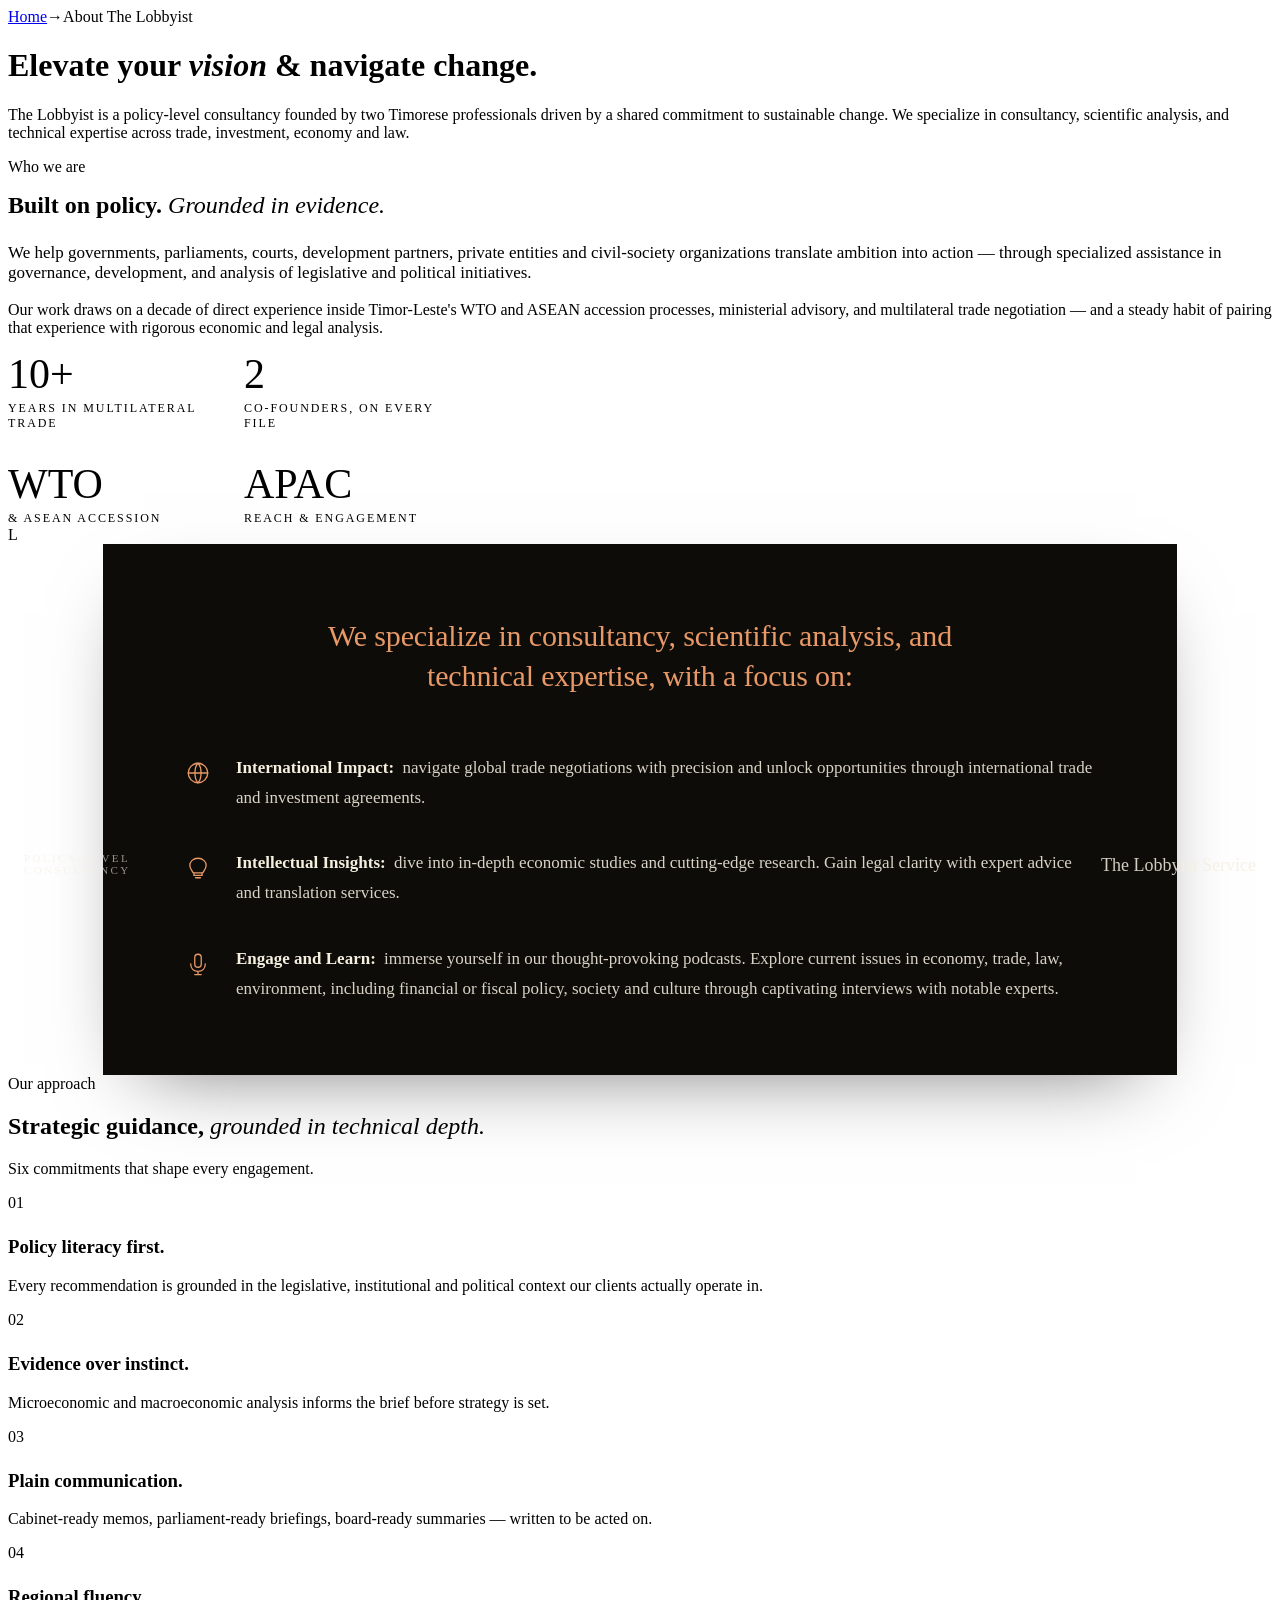
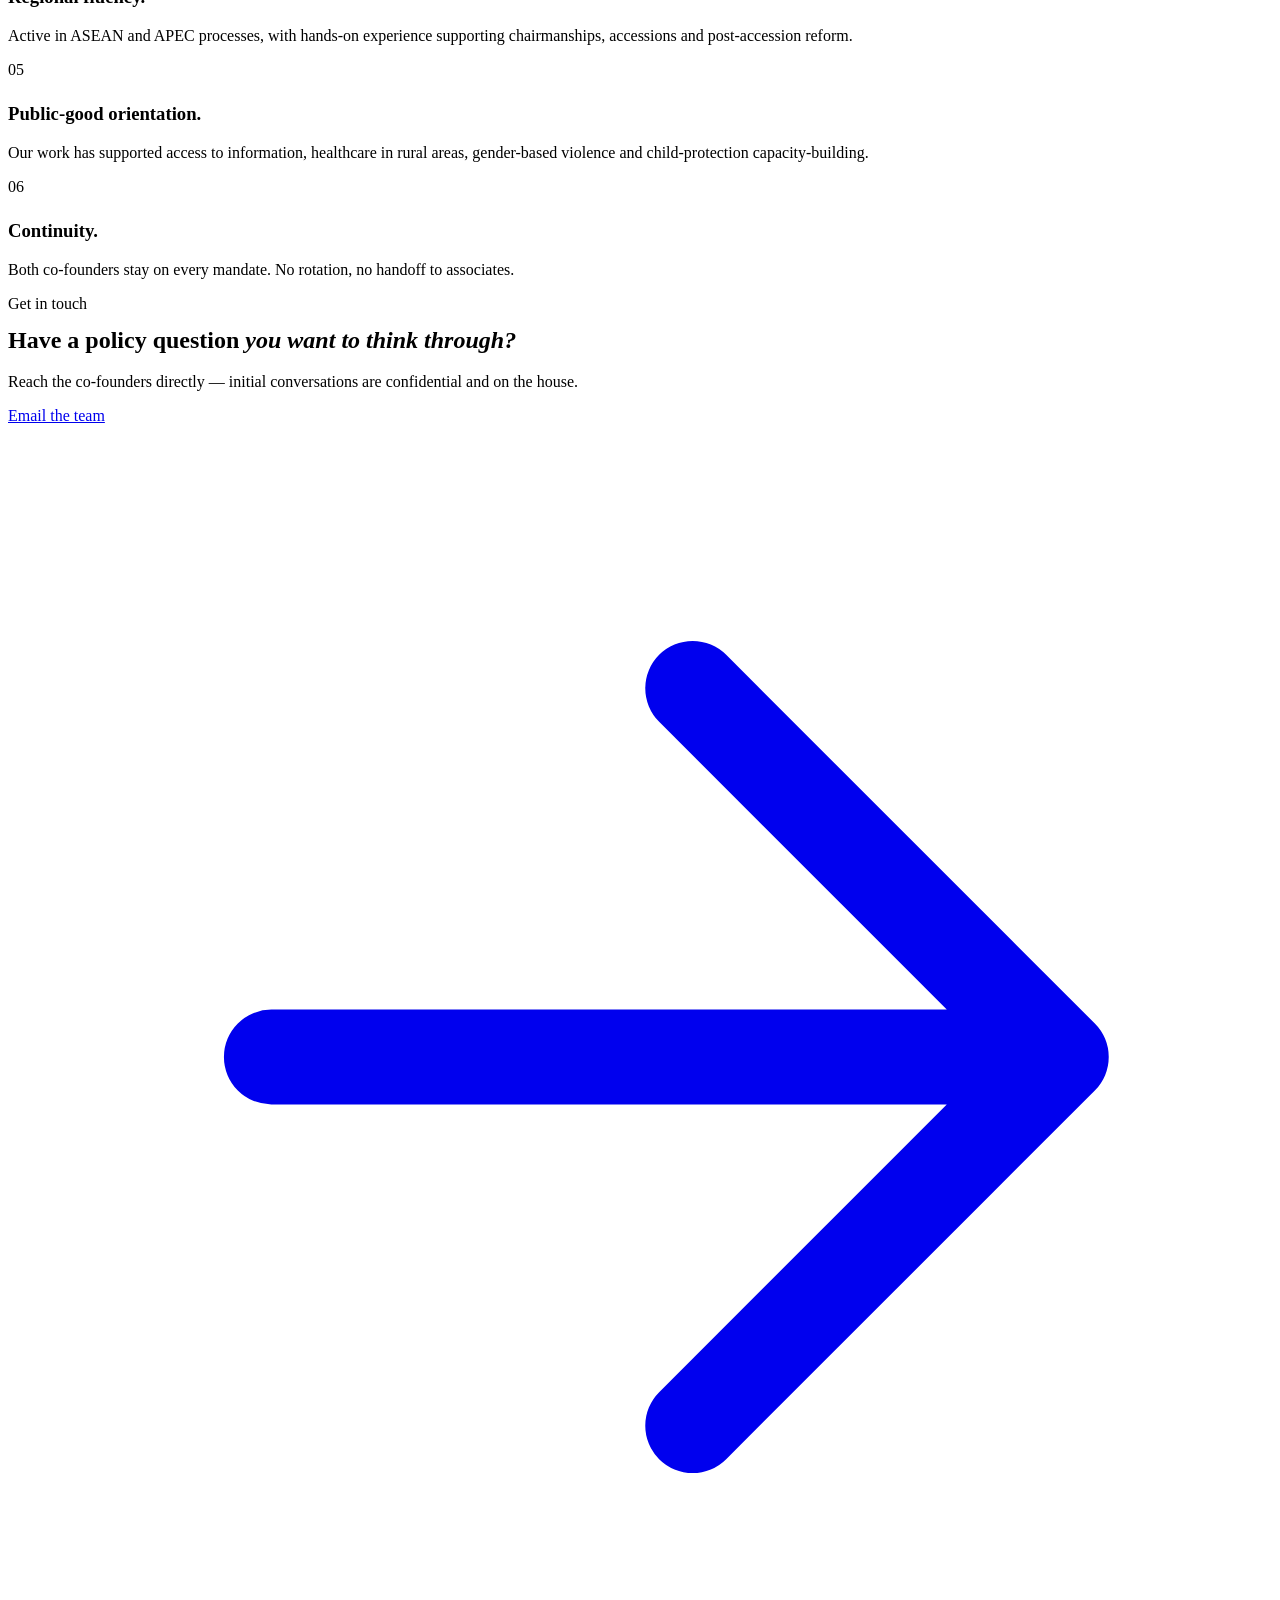
==== about.html @ a8da032b "Add files via upload" ====
<!doctype html>
<html lang="en" data-theme="light">
<head>
  <meta charset="utf-8" />
  <meta name="viewport" content="width=device-width, initial-scale=1" />
  <title>About The Lobbyist · The Lobbyist Service</title>
  <link rel="preconnect" href="https://fonts.googleapis.com">
  <link rel="preconnect" href="https://fonts.gstatic.com" crossorigin>
  <link href="https://fonts.googleapis.com/css2?family=Playfair+Display:ital,wght@0,400..800;1,400..700&family=Inter:wght@300;400;500;600;700&display=swap" rel="stylesheet">
  <link rel="stylesheet" href="assets/shared.css" />
  <style>
    .focus-panel {
      background: #0e0c08;
      border: 1px solid var(--line-strong);
      border-radius: var(--r-md);
      padding: 72px clamp(28px, 6vw, 88px);
      max-width: 920px;
      margin: 0 auto;
      box-shadow: 0 30px 80px -40px rgba(0,0,0,.6);
    }
    .focus-headline {
      font-family: var(--serif);
      font-size: clamp(22px, 2.6vw, 30px);
      line-height: 1.35;
      color: #E89968;
      text-align: center;
      max-width: 720px;
      margin: 0 auto 56px;
      font-weight: 500;
      letter-spacing: -0.005em;
    }
    .focus-list {
      list-style: none;
      padding: 0;
      margin: 0;
      display: flex;
      flex-direction: column;
      gap: 36px;
    }
    .focus-list li {
      display: grid;
      grid-template-columns: 36px 1fr;
      gap: 20px;
      align-items: start;
    }
    .focus-list .focus-icon {
      width: 36px;
      height: 36px;
      display: grid;
      place-items: center;
      color: #E89968;
      margin-top: 2px;
    }
    .focus-list .focus-icon svg {
      width: 26px;
      height: 26px;
    }
    .focus-list p {
      font-size: clamp(15.5px, 1.6vw, 17px);
      line-height: 1.75;
      color: rgba(245,239,224,.88);
      margin: 0;
    }
    .focus-list p strong {
      color: rgba(245,239,224,1);
      font-weight: 600;
      margin-right: 4px;
    }
  </style>
</head>
<body data-page="about">
  <div id="nav-mount"></div>

  <header class="page-head">
    <div class="hero-grid" aria-hidden="true"></div>
    <div class="container" style="position:relative;">
      <div class="crumb"><a href="index.html">Home</a><span>→</span><span>About The Lobbyist</span></div>
      <h1 class="hero-headline">
        <span class="line"><span>Elevate your</span></span>
        <span class="line"><span><em>vision</em> &amp; navigate</span></span>
        <span class="line"><span>change.</span></span>
      </h1>
      <p class="lede">
        The Lobbyist is a policy-level consultancy founded by two
        Timorese professionals driven by a shared commitment to
        sustainable change. We specialize in consultancy, scientific
        analysis, and technical expertise across trade, investment,
        economy and law.
      </p>
    </div>
  </header>

  <!-- Mission split -->
  <section>
    <div class="container">
      <div class="split">
        <div class="reveal">
          <span class="eyebrow">Who we are</span>
          <h2 style="margin-top:16px;">Built on policy. <em class="gold" style="font-style:italic; font-weight:400;">Grounded in evidence.</em></h2>
          <p class="soft" style="margin-top:24px; font-size:17px;">
            We help governments, parliaments, courts, development
            partners, private entities and civil-society organizations
            translate ambition into action — through specialized
            assistance in governance, development, and analysis of
            legislative and political initiatives.
          </p>
          <p class="muted" style="margin-top:18px;">
            Our work draws on a decade of direct experience inside
            Timor-Leste&apos;s WTO and ASEAN accession processes,
            ministerial advisory, and multilateral trade negotiation
            — and a steady habit of pairing that experience with
            rigorous economic and legal analysis.
          </p>
          <div class="gold-rule"></div>
          <div style="display:grid; grid-template-columns: 1fr 1fr; gap:32px; max-width:440px;">
            <div>
              <div class="serif" style="font-size:42px; color:var(--gold); line-height:1;">10+</div>
              <div class="muted" style="margin-top:6px; font-size:12px; letter-spacing:.16em; text-transform:uppercase;">Years in multilateral trade</div>
            </div>
            <div>
              <div class="serif" style="font-size:42px; color:var(--gold); line-height:1;">2</div>
              <div class="muted" style="margin-top:6px; font-size:12px; letter-spacing:.16em; text-transform:uppercase;">Co-founders, on every file</div>
            </div>
            <div>
              <div class="serif" style="font-size:42px; color:var(--gold); line-height:1;">WTO</div>
              <div class="muted" style="margin-top:6px; font-size:12px; letter-spacing:.16em; text-transform:uppercase;">&amp; ASEAN accession</div>
            </div>
            <div>
              <div class="serif" style="font-size:42px; color:var(--gold); line-height:1;">APAC</div>
              <div class="muted" style="margin-top:6px; font-size:12px; letter-spacing:.16em; text-transform:uppercase;">Reach &amp; engagement</div>
            </div>
          </div>
        </div>

        <div class="feature-img reveal">
          <div class="ornament"></div>
          <div class="ornament-2"></div>
          <div class="mono">L</div>
          <div style="position:absolute; bottom:24px; left:24px; right:24px; color:rgba(245,239,224,.85); display:flex; justify-content:space-between; align-items:flex-end;">
            <div style="font-size:11px; letter-spacing:.22em; text-transform:uppercase; color:rgba(245,239,224,.6);">
              Policy-level<br/>Consultancy
            </div>
            <div class="serif" style="color:var(--gold); font-size:18px;">
              The&nbsp;Lobbyist&nbsp;Service
            </div>
          </div>
        </div>
      </div>
    </div>
  </section>

  <!-- Three pillars — feature panel -->
  <section style="background: var(--bg-mute);">
    <div class="container">
      <div class="focus-panel reveal">
        <h2 class="focus-headline">
          We specialize in consultancy, scientific analysis, and
          technical expertise, with a focus on:
        </h2>

        <ul class="focus-list">
          <li>
            <span class="focus-icon" aria-hidden="true">
              <svg viewBox="0 0 32 32" fill="none" stroke="currentColor" stroke-width="1.6">
                <circle cx="16" cy="16" r="12"/>
                <path d="M4 16 H28 M16 4 C 21 9 21 23 16 28 C 11 23 11 9 16 4" stroke-linecap="round"/>
              </svg>
            </span>
            <p>
              <strong>International Impact:</strong>
              navigate global trade negotiations with precision and
              unlock opportunities through international trade and
              investment agreements.
            </p>
          </li>

          <li>
            <span class="focus-icon" aria-hidden="true">
              <svg viewBox="0 0 32 32" fill="none" stroke="currentColor" stroke-width="1.6">
                <path d="M16 4 C 10 4 6 8 6 13 C 6 17 9 19 10 22 H22 C 23 19 26 17 26 13 C 26 8 22 4 16 4 Z"
                      stroke-linecap="round" stroke-linejoin="round"/>
                <path d="M11 22 V25 H21 V22 M13 28 H19" stroke-linecap="round"/>
              </svg>
            </span>
            <p>
              <strong>Intellectual Insights:</strong>
              dive into in-depth economic studies and cutting-edge
              research. Gain legal clarity with expert advice and
              translation services.
            </p>
          </li>

          <li>
            <span class="focus-icon" aria-hidden="true">
              <svg viewBox="0 0 32 32" fill="none" stroke="currentColor" stroke-width="1.6">
                <rect x="12" y="4" width="8" height="16" rx="4"/>
                <path d="M7 16 C 7 22 11 25 16 25 M25 16 C 25 22 21 25 16 25 M16 25 V29 M12 29 H20" stroke-linecap="round"/>
              </svg>
            </span>
            <p>
              <strong>Engage and Learn:</strong>
              immerse yourself in our thought-provoking podcasts.
              Explore current issues in economy, trade, law,
              environment, including financial or fiscal policy,
              society and culture through captivating interviews with
              notable experts.
            </p>
          </li>
        </ul>
      </div>
    </div>
  </section>

  <!-- Approach -->
  <section>
    <div class="container">
      <div class="section-head reveal">
        <div class="title">
          <span class="eyebrow">Our approach</span>
          <h2>Strategic guidance, <em class="gold" style="font-style:italic; font-weight:400;">grounded in technical depth.</em></h2>
        </div>
        <p>
          Six commitments that shape every engagement.
        </p>
      </div>

      <div class="service-grid reveal-stagger">
        <div class="service-card">
          <span class="num">01</span>
          <h3 style="margin-top:24px;">Policy literacy first.</h3>
          <p>Every recommendation is grounded in the legislative, institutional and political context our clients actually operate in.</p>
        </div>
        <div class="service-card">
          <span class="num">02</span>
          <h3 style="margin-top:24px;">Evidence over instinct.</h3>
          <p>Microeconomic and macroeconomic analysis informs the brief before strategy is set.</p>
        </div>
        <div class="service-card">
          <span class="num">03</span>
          <h3 style="margin-top:24px;">Plain communication.</h3>
          <p>Cabinet-ready memos, parliament-ready briefings, board-ready summaries — written to be acted on.</p>
        </div>
        <div class="service-card">
          <span class="num">04</span>
          <h3 style="margin-top:24px;">Regional fluency.</h3>
          <p>Active in ASEAN and APEC processes, with hands-on experience supporting chairmanships, accessions and post-accession reform.</p>
        </div>
        <div class="service-card">
          <span class="num">05</span>
          <h3 style="margin-top:24px;">Public-good orientation.</h3>
          <p>Our work has supported access to information, healthcare in rural areas, gender-based violence and child-protection capacity-building.</p>
        </div>
        <div class="service-card">
          <span class="num">06</span>
          <h3 style="margin-top:24px;">Continuity.</h3>
          <p>Both co-founders stay on every mandate. No rotation, no handoff to associates.</p>
        </div>
      </div>
    </div>
  </section>

  <!-- CTA -->
  <section style="padding-top: 0;">
    <div class="container">
      <div class="cta-strip reveal">
        <div>
          <span class="eyebrow" style="color:var(--gold);">Get in touch</span>
          <h2 style="margin-top:14px;">Have a policy question <em>you want to think through?</em></h2>
          <p>Reach the co-founders directly — initial conversations are confidential and on the house.</p>
        </div>
        <div class="actions">
          <a href="mailto:thelobbyist.service@gmail.com" class="btn btn-primary">Email the team <svg class="arrow" viewBox="0 0 24 24" fill="none"><path d="M5 12h14M13 5l7 7-7 7" stroke="currentColor" stroke-width="1.8" stroke-linecap="round" stroke-linejoin="round"/></svg></a>
        </div>
      </div>
    </div>
  </section>

  <div id="footer-mount"></div>
  <script src="assets/shared.js"></script>
  <script src="assets/chrome.js"></script>
</body>
</html>
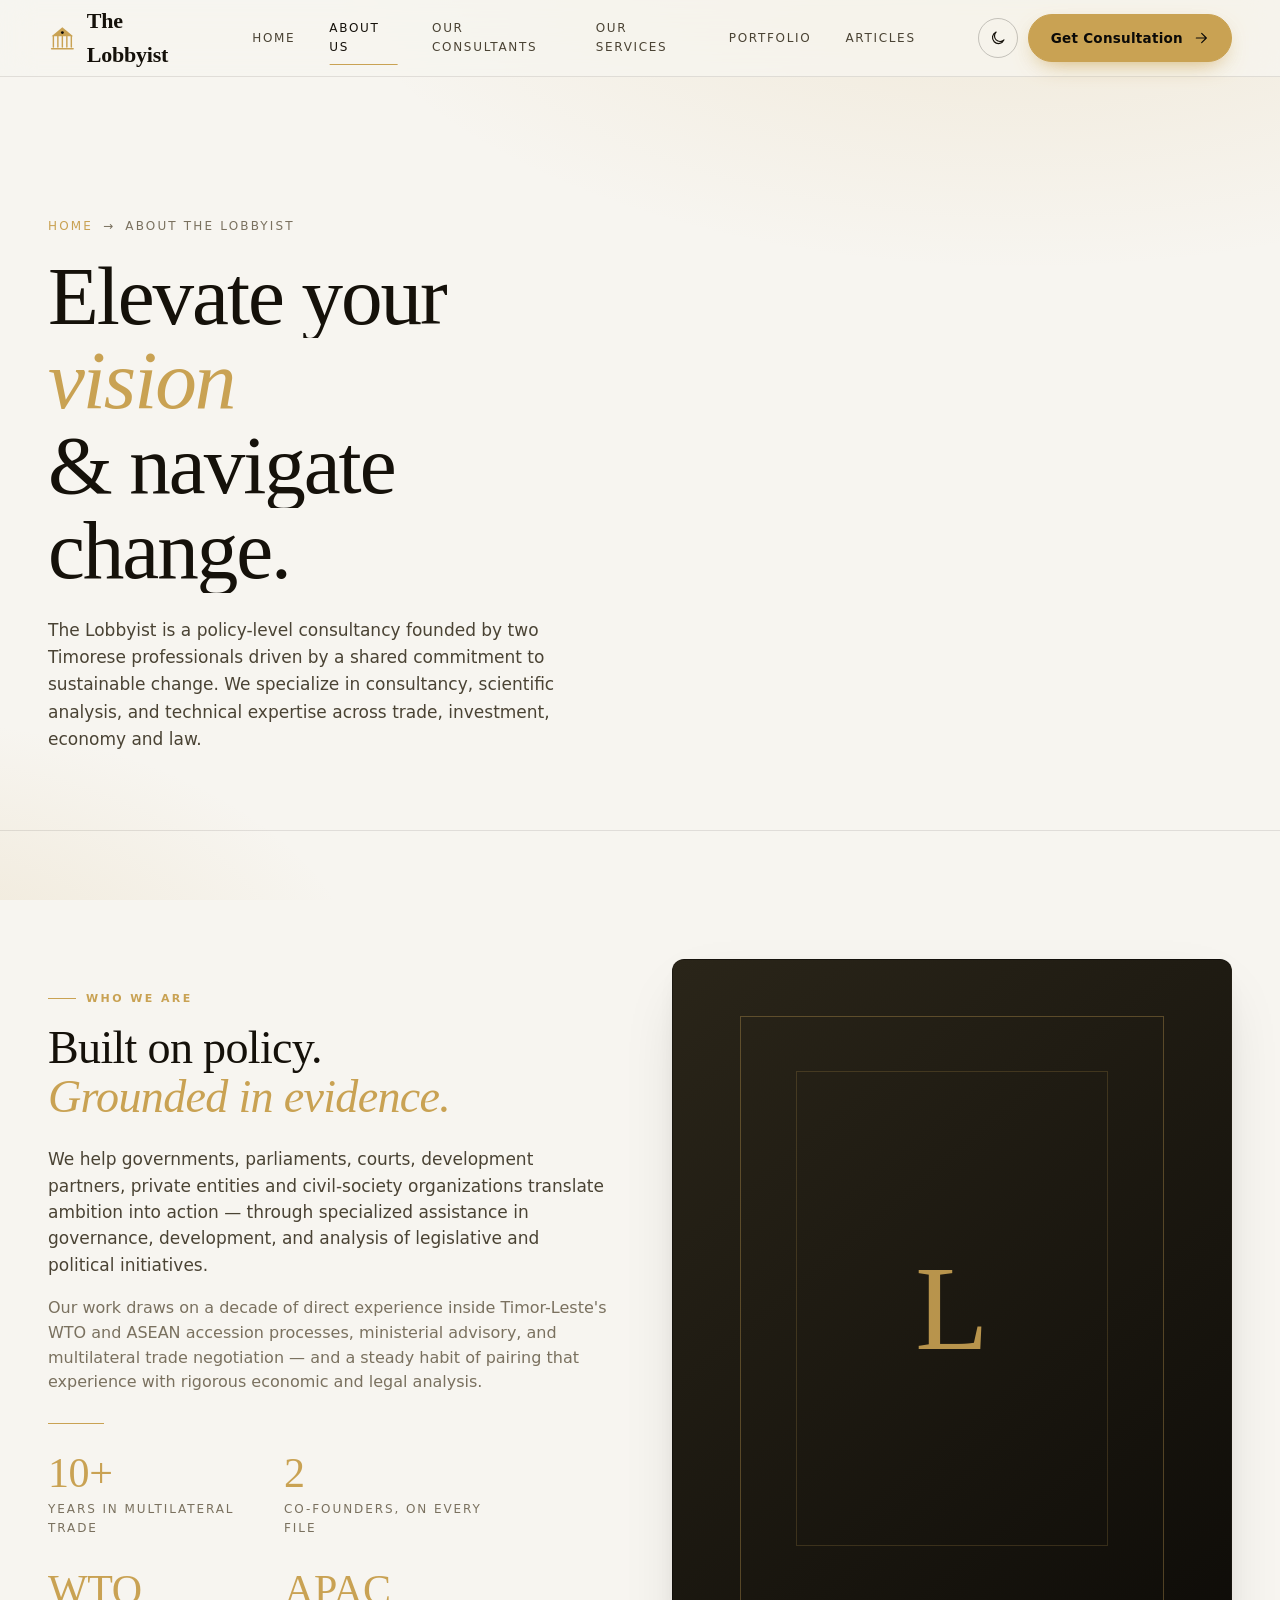
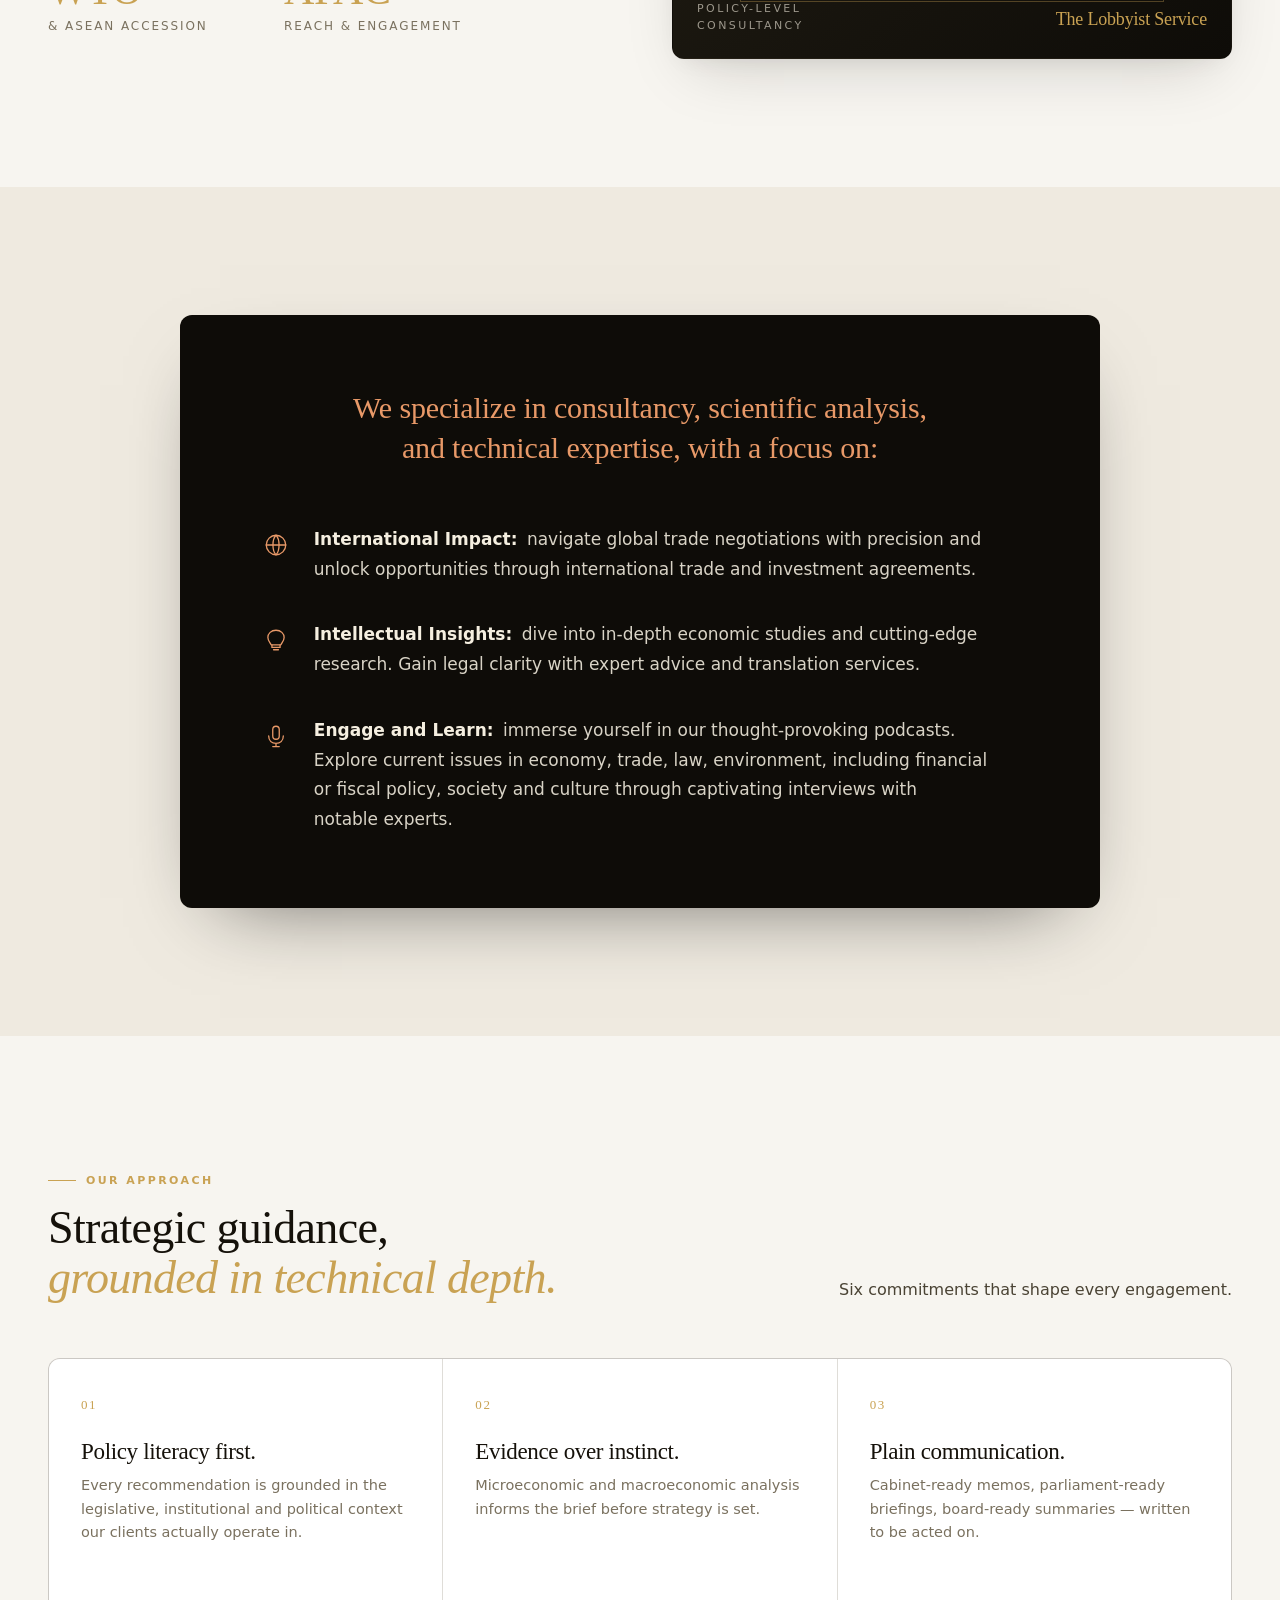
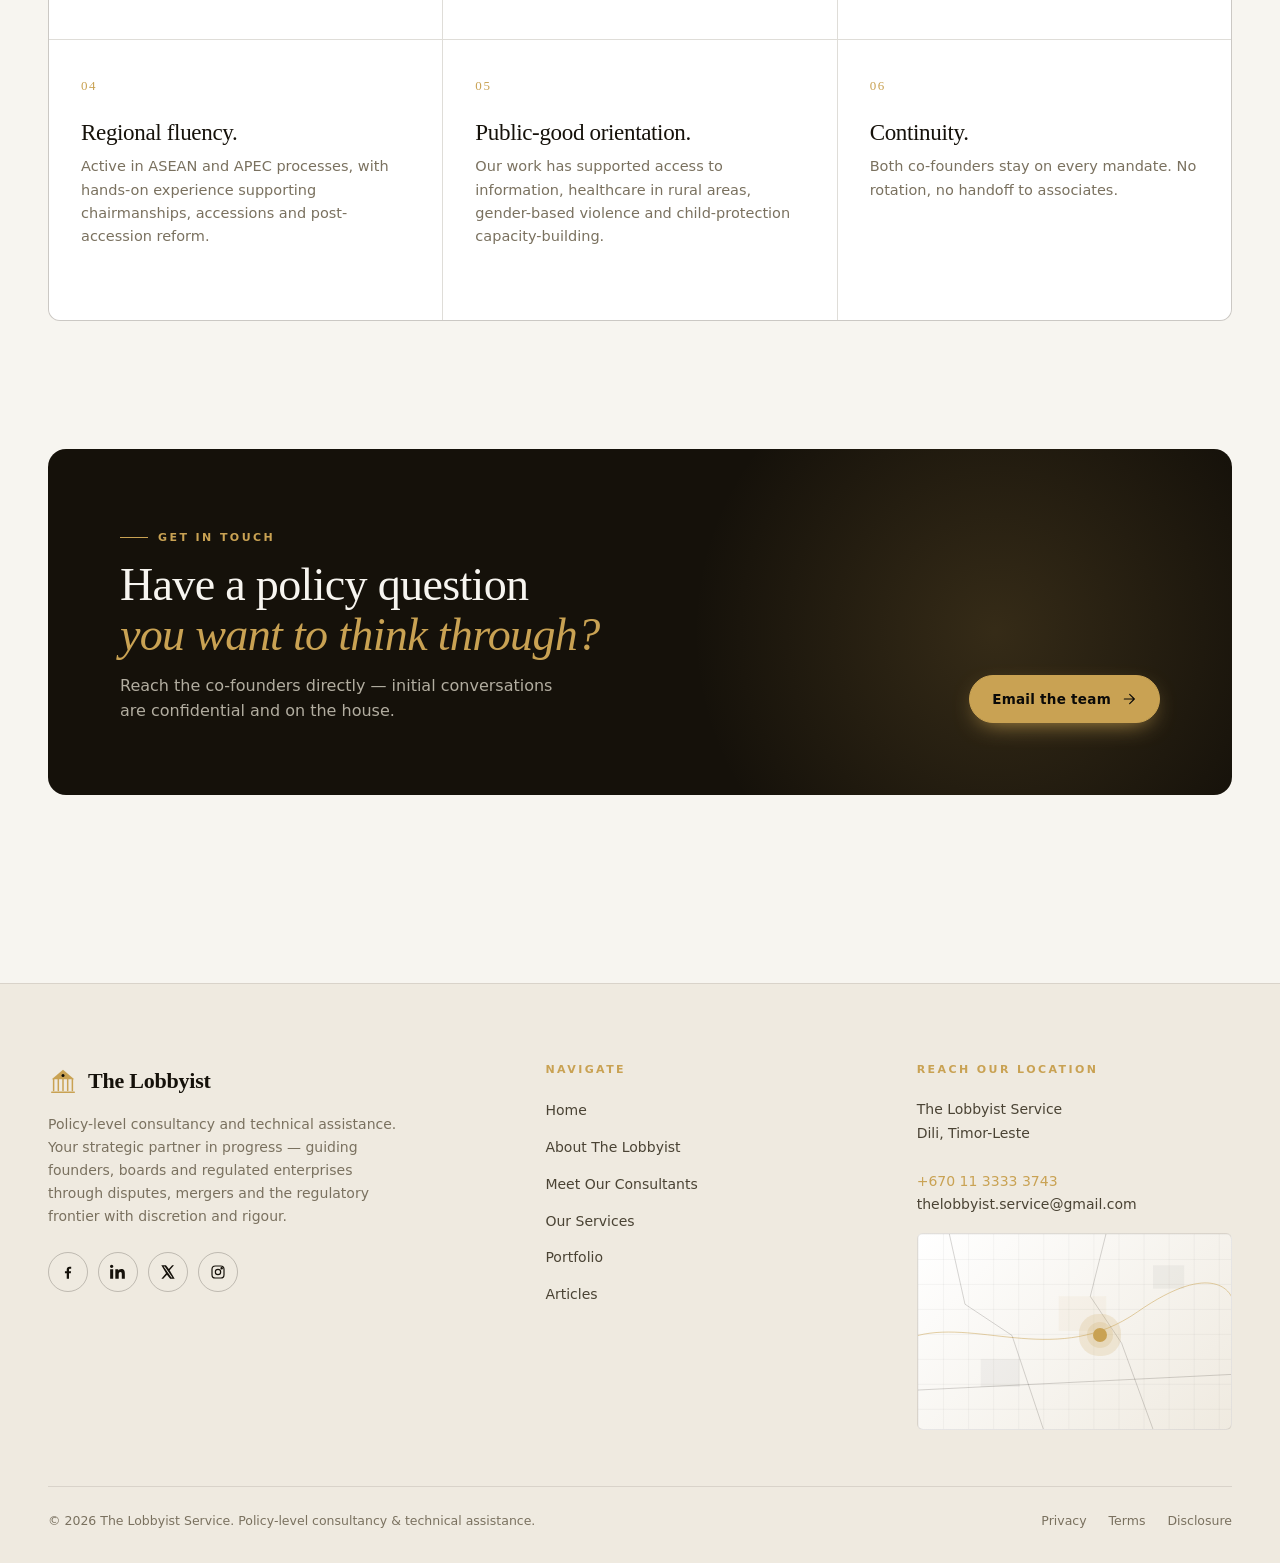
==== commit 59a325bf: "Update stylesheet and script paths in about.html" ====
--- a/about.html
+++ b/about.html
@@ -7,7 +7,7 @@
   <link rel="preconnect" href="https://fonts.googleapis.com">
   <link rel="preconnect" href="https://fonts.gstatic.com" crossorigin>
   <link href="https://fonts.googleapis.com/css2?family=Playfair+Display:ital,wght@0,400..800;1,400..700&family=Inter:wght@300;400;500;600;700&display=swap" rel="stylesheet">
-  <link rel="stylesheet" href="assets/shared.css" />
+  <link rel="stylesheet" href="shared.css" />
   <style>
     .focus-panel {
       background: #0e0c08;
@@ -276,7 +276,7 @@
   </section>
 
   <div id="footer-mount"></div>
-  <script src="assets/shared.js"></script>
-  <script src="assets/chrome.js"></script>
+  <script src="shared.js"></script>
+  <script src="chrome.js"></script>
 </body>
 </html>
--- a/shared.css
+++ b/shared.css
@@ -0,0 +1,1479 @@
+/* ============================================
+   LOBBYIST — Legal & Consulting
+   Shared stylesheet (light/dark, black & gold)
+   ============================================ */
+
+:root {
+  /* Gold accent — same in both themes */
+  --gold: #c9a253;
+  --gold-soft: #d9b873;
+  --gold-deep: #8a6b2a;
+  --gold-glow: rgba(201, 162, 83, 0.18);
+
+  /* Light theme defaults */
+  --bg: #f7f5f0;
+  --bg-elev: #ffffff;
+  --bg-mute: #efeae0;
+  --ink: #15110a;
+  --ink-soft: #4a4334;
+  --ink-mute: #7a715f;
+  --line: rgba(21, 17, 10, 0.10);
+  --line-strong: rgba(21, 17, 10, 0.22);
+  --shadow-sm: 0 1px 2px rgba(21, 17, 10, 0.06), 0 2px 8px rgba(21, 17, 10, 0.04);
+  --shadow-lg: 0 24px 60px -20px rgba(21, 17, 10, 0.18), 0 8px 24px -12px rgba(21, 17, 10, 0.10);
+  --grain: rgba(21, 17, 10, 0.03);
+  --cta-ink: #15110a;
+
+  --maxw: 1240px;
+  --r-sm: 6px;
+  --r-md: 12px;
+  --r-lg: 18px;
+
+  --serif: "Playfair Display", "Cormorant Garamond", Georgia, serif;
+  --sans:  "Inter", ui-sans-serif, system-ui, -apple-system, "Segoe UI", Roboto, sans-serif;
+  --mono:  ui-monospace, "JetBrains Mono", "SF Mono", Menlo, monospace;
+}
+
+[data-theme="dark"] {
+  --bg: #0b0a08;
+  --bg-elev: #131210;
+  --bg-mute: #1a1814;
+  --ink: #f5efe0;
+  --ink-soft: #c9c2b0;
+  --ink-mute: #8a8474;
+  --line: rgba(245, 239, 224, 0.10);
+  --line-strong: rgba(245, 239, 224, 0.22);
+  --shadow-sm: 0 1px 2px rgba(0,0,0,0.4), 0 2px 8px rgba(0,0,0,0.3);
+  --shadow-lg: 0 24px 60px -20px rgba(0,0,0,0.7), 0 8px 24px -12px rgba(0,0,0,0.55);
+  --grain: rgba(245, 239, 224, 0.03);
+  --cta-ink: #0b0a08;
+}
+
+* { box-sizing: border-box; }
+html, body { margin: 0; padding: 0; }
+
+html {
+  scroll-behavior: smooth;
+  -webkit-text-size-adjust: 100%;
+}
+
+body {
+  font-family: var(--sans);
+  font-size: 16px;
+  line-height: 1.55;
+  color: var(--ink);
+  background: var(--bg);
+  background-image:
+    radial-gradient(1200px 600px at 80% -10%, var(--gold-glow), transparent 60%),
+    radial-gradient(900px 500px at -10% 110%, var(--gold-glow), transparent 55%);
+  background-attachment: fixed;
+  transition: background-color .45s ease, color .45s ease;
+  overflow-x: hidden;
+}
+
+img { max-width: 100%; display: block; }
+a { color: inherit; text-decoration: none; }
+button { font: inherit; cursor: pointer; border: none; background: none; color: inherit; }
+
+/* Selection */
+::selection { background: var(--gold); color: #0b0a08; }
+
+/* ============================================
+   TYPOGRAPHY
+   ============================================ */
+.serif { font-family: var(--serif); font-weight: 500; letter-spacing: -0.01em; }
+h1, h2, h3, h4 {
+  font-family: var(--serif);
+  font-weight: 500;
+  letter-spacing: -0.015em;
+  margin: 0;
+  line-height: 1.08;
+  text-wrap: balance;
+}
+h1 { font-size: clamp(2.4rem, 5.6vw, 4.6rem); }
+h2 { font-size: clamp(1.9rem, 3.6vw, 3rem); }
+h3 { font-size: clamp(1.25rem, 1.8vw, 1.5rem); }
+p  { margin: 0; text-wrap: pretty; }
+
+.eyebrow {
+  font-family: var(--sans);
+  font-size: 11px;
+  font-weight: 600;
+  letter-spacing: 0.22em;
+  text-transform: uppercase;
+  color: var(--gold);
+  display: inline-flex;
+  align-items: center;
+  gap: 10px;
+}
+.eyebrow::before {
+  content: "";
+  width: 28px; height: 1px;
+  background: var(--gold);
+  display: inline-block;
+}
+
+.gold { color: var(--gold); }
+.muted { color: var(--ink-mute); }
+.soft { color: var(--ink-soft); }
+
+/* ============================================
+   LAYOUT
+   ============================================ */
+.container {
+  width: 100%;
+  max-width: var(--maxw);
+  margin: 0 auto;
+  padding: 0 28px;
+}
+section { padding: clamp(72px, 10vw, 128px) 0; position: relative; }
+.section-head {
+  display: flex;
+  align-items: flex-end;
+  justify-content: space-between;
+  gap: 32px;
+  margin-bottom: 56px;
+  flex-wrap: wrap;
+}
+.section-head .title { max-width: 640px; }
+.section-head h2 { margin-top: 14px; }
+.section-head p { margin-top: 14px; color: var(--ink-soft); max-width: 520px; }
+
+/* ============================================
+   NAV
+   ============================================ */
+.nav {
+  position: sticky;
+  top: 0;
+  z-index: 60;
+  backdrop-filter: blur(16px) saturate(140%);
+  -webkit-backdrop-filter: blur(16px) saturate(140%);
+  background: color-mix(in srgb, var(--bg) 78%, transparent);
+  border-bottom: 1px solid var(--line);
+  transition: background-color .45s ease, border-color .45s ease;
+}
+.nav-inner {
+  height: 76px;
+  display: flex;
+  align-items: center;
+  gap: 32px;
+  max-width: var(--maxw);
+  margin: 0 auto;
+  padding: 0 28px;
+}
+.brand {
+  display: flex;
+  align-items: center;
+  gap: 10px;
+  font-family: var(--serif);
+  font-size: 22px;
+  font-weight: 600;
+  letter-spacing: -0.01em;
+}
+.brand-mark {
+  width: 30px; height: 30px;
+  display: grid; place-items: center;
+  position: relative;
+}
+.brand-mark svg { width: 100%; height: 100%; }
+.brand sup {
+  font-family: var(--sans);
+  font-size: 9px;
+  letter-spacing: 0.2em;
+  color: var(--gold);
+  font-weight: 600;
+  margin-left: 4px;
+  text-transform: uppercase;
+  align-self: flex-start;
+  margin-top: 6px;
+}
+
+.nav-links {
+  display: flex;
+  align-items: center;
+  gap: 2px;
+  margin-left: auto;
+}
+.nav-link {
+  position: relative;
+  padding: 10px 16px;
+  font-size: 12px;
+  font-weight: 500;
+  color: var(--ink-soft);
+  letter-spacing: 0.14em;
+  text-transform: uppercase;
+  border-radius: 0;
+  transition: color .25s ease;
+}
+.nav-link::after {
+  content: "";
+  position: absolute;
+  left: 50%;
+  bottom: 2px;
+  height: 1px;
+  width: 0;
+  background: var(--gold);
+  transform: translateX(-50%);
+  transition: width .3s ease;
+}
+.nav-link:hover { color: var(--ink); }
+.nav-link:hover::after { width: calc(100% - 32px); }
+.nav-link.active { color: var(--ink); }
+.nav-link.active::after { width: calc(100% - 32px); }
+
+.nav-cta-group {
+  display: flex;
+  align-items: center;
+  gap: 10px;
+  margin-left: 14px;
+}
+
+/* Theme toggle */
+.theme-toggle {
+  width: 40px; height: 40px;
+  border-radius: 50%;
+  border: 1px solid var(--line-strong);
+  display: grid;
+  place-items: center;
+  color: var(--ink);
+  transition: border-color .25s ease, background .25s ease, transform .25s ease;
+  position: relative;
+  overflow: hidden;
+}
+.theme-toggle:hover {
+  border-color: var(--gold);
+  background: var(--gold-glow);
+}
+.theme-toggle svg {
+  width: 18px; height: 18px;
+  transition: transform .55s cubic-bezier(.6,.2,.2,1), opacity .35s ease;
+}
+.theme-toggle .icon-sun { position: absolute; }
+.theme-toggle .icon-moon { position: absolute; }
+[data-theme="light"] .icon-sun { opacity: 0; transform: rotate(90deg) scale(.6); }
+[data-theme="light"] .icon-moon { opacity: 1; transform: rotate(0) scale(1); }
+[data-theme="dark"]  .icon-sun { opacity: 1; transform: rotate(0) scale(1); }
+[data-theme="dark"]  .icon-moon { opacity: 0; transform: rotate(-90deg) scale(.6); }
+
+/* Buttons */
+.btn {
+  display: inline-flex;
+  align-items: center;
+  gap: 10px;
+  padding: 13px 22px;
+  font-size: 13.5px;
+  font-weight: 600;
+  letter-spacing: 0.02em;
+  border-radius: 999px;
+  border: 1px solid transparent;
+  transition: transform .25s ease, background .25s ease, color .25s ease, border-color .25s ease, box-shadow .25s ease;
+  white-space: nowrap;
+  position: relative;
+  overflow: hidden;
+}
+.btn .arrow {
+  width: 16px; height: 16px;
+  transition: transform .35s ease;
+}
+.btn:hover .arrow { transform: translateX(3px); }
+
+.btn-primary {
+  background: var(--gold);
+  color: #0b0a08;
+  border-color: var(--gold);
+  box-shadow: 0 8px 24px -10px var(--gold);
+}
+.btn-primary:hover { background: var(--gold-soft); transform: translateY(-1px); }
+
+.btn-ghost {
+  background: transparent;
+  color: var(--ink);
+  border-color: var(--line-strong);
+}
+.btn-ghost:hover { border-color: var(--gold); color: var(--gold); }
+
+.btn-dark {
+  background: var(--ink);
+  color: var(--bg);
+  border-color: var(--ink);
+}
+.btn-dark:hover { transform: translateY(-1px); }
+
+/* Mobile nav toggle */
+.mobile-toggle { display: none; width: 40px; height: 40px; border-radius: 50%; border: 1px solid var(--line-strong); background: transparent; cursor: pointer; }
+.mobile-toggle span { display:block; width: 16px; height: 1.5px; background: var(--ink); margin: 3px auto; transition: transform .3s, opacity .3s; }
+
+@media (max-width: 960px) {
+  .nav-links { display: none; }
+  .nav-cta-group .btn { display: none; }
+  .mobile-toggle { display: grid; place-items: center; }
+}
+
+/* Mobile dropdown menu */
+.mobile-menu {
+  position: absolute;
+  top: 100%;
+  left: 0;
+  right: 0;
+  background: var(--bg);
+  z-index: 99;
+  transform: translateY(-10px);
+  opacity: 0;
+  visibility: hidden;
+  transition: transform 0.3s cubic-bezier(0.16, 1, 0.3, 1), opacity 0.3s ease, visibility 0.3s ease;
+  border-bottom: 1px solid var(--line);
+  padding: 24px 28px;
+  box-shadow: 0 10px 30px rgba(0, 0, 0, 0.12);
+}
+.mobile-menu.open {
+  transform: translateY(0);
+  opacity: 1;
+  visibility: visible;
+}
+.mobile-menu-inner {
+  display: flex;
+  flex-direction: column;
+  gap: 16px;
+  align-items: flex-start;
+  max-width: var(--maxw);
+  margin: 0 auto;
+}
+.mobile-nav-link {
+  font-family: var(--sans);
+  font-size: 13px;
+  font-weight: 500;
+  color: var(--ink-soft);
+  text-decoration: none;
+  letter-spacing: 0.12em;
+  text-transform: uppercase;
+  transition: color 0.3s ease;
+  width: 100%;
+  padding: 4px 0;
+}
+.mobile-nav-link:hover, .mobile-nav-link.active {
+  color: var(--gold);
+}
+
+/* Animated Hamburger to X */
+.mobile-toggle.active span:nth-child(1) {
+  transform: translateY(4.5px) rotate(45deg);
+}
+.mobile-toggle.active span:nth-child(2) {
+  opacity: 0;
+}
+.mobile-toggle.active span:nth-child(3) {
+  transform: translateY(-4.5px) rotate(-45deg);
+}
+
+/* ============================================
+   HERO SLIDER
+   ============================================ */
+.hero-slider {
+  position: relative;
+  width: 100%;
+  height: 100svh;
+  min-height: 560px;
+  overflow: hidden;
+  background: #0b0a08;
+}
+
+/* Each slide */
+.hs-slide {
+  position: absolute;
+  inset: 0;
+  display: flex;
+  align-items: center;
+  opacity: 0;
+  visibility: hidden;
+  transition: opacity .9s cubic-bezier(.4,0,.2,1), visibility .9s;
+  z-index: 0;
+}
+.hs-slide.active {
+  opacity: 1;
+  visibility: visible;
+  z-index: 1;
+}
+.hs-slide.leaving {
+  opacity: 0;
+  z-index: 2;
+  visibility: visible;
+}
+
+/* Background image + overlay */
+.hs-bg {
+  position: absolute;
+  inset: 0;
+  z-index: 0;
+}
+.hs-bg img {
+  width: 100%;
+  height: 100%;
+  object-fit: cover;
+  object-position: center center;
+  display: block;
+  transform: scale(1.04);
+  transition: transform 6s cubic-bezier(.25,.46,.45,.94);
+}
+.hs-slide.active .hs-bg img {
+  transform: scale(1);
+}
+.hs-overlay {
+  position: absolute;
+  inset: 0;
+  background: linear-gradient(
+    to right,
+    rgba(11,10,8,.82) 0%,
+    rgba(11,10,8,.60) 55%,
+    rgba(11,10,8,.30) 100%
+  );
+}
+
+/* Content */
+.hs-content {
+  position: relative;
+  z-index: 2;
+  width: 100%;
+  max-width: var(--maxw);
+  margin: 0 auto;
+  padding: 0 clamp(24px, 5vw, 80px);
+  padding-top: 76px;
+  max-width: 800px;
+  margin: 0 auto 0 clamp(24px, 7vw, 120px);
+  color: #f5efe0;
+}
+
+.hs-eyebrow {
+  font-family: var(--sans);
+  font-size: 11px;
+  font-weight: 600;
+  letter-spacing: 0.26em;
+  text-transform: uppercase;
+  color: var(--gold);
+  display: inline-flex;
+  align-items: center;
+  gap: 10px;
+  opacity: 0;
+  transform: translateY(10px);
+  transition: opacity .6s .1s ease, transform .6s .1s ease;
+}
+.hs-eyebrow::before {
+  content: "";
+  width: 32px;
+  height: 1px;
+  background: var(--gold);
+  display: inline-block;
+  flex-shrink: 0;
+}
+.hs-slide.active .hs-eyebrow {
+  opacity: 1;
+  transform: translateY(0);
+}
+
+.hs-headline {
+  font-family: var(--serif);
+  font-size: clamp(2.8rem, 6.5vw, 6rem);
+  font-weight: 500;
+  line-height: 1.04;
+  letter-spacing: -0.025em;
+  color: #f5efe0;
+  margin: 20px 0 0;
+  opacity: 0;
+  transform: translateY(22px);
+  transition: opacity .7s .2s ease, transform .7s .2s cubic-bezier(.2,.7,.2,1);
+}
+.hs-slide.active .hs-headline {
+  opacity: 1;
+  transform: translateY(0);
+}
+.hs-headline em {
+  font-style: italic;
+  color: var(--gold);
+  font-weight: 400;
+}
+
+.hs-lede {
+  margin-top: 20px;
+  font-size: clamp(15px, 1.5vw, 18px);
+  color: rgba(245,239,224,.72);
+  max-width: 520px;
+  line-height: 1.65;
+  opacity: 0;
+  transform: translateY(16px);
+  transition: opacity .65s .35s ease, transform .65s .35s ease;
+}
+.hs-slide.active .hs-lede {
+  opacity: 1;
+  transform: translateY(0);
+}
+
+.hs-actions {
+  margin-top: 36px;
+  display: flex;
+  gap: 14px;
+  flex-wrap: wrap;
+  opacity: 0;
+  transform: translateY(12px);
+  transition: opacity .6s .48s ease, transform .6s .48s ease;
+}
+.hs-slide.active .hs-actions {
+  opacity: 1;
+  transform: translateY(0);
+}
+.hs-btn-ghost {
+  color: #f5efe0 !important;
+  border-color: rgba(245,239,224,.4) !important;
+}
+.hs-btn-ghost:hover {
+  border-color: var(--gold) !important;
+  color: var(--gold) !important;
+}
+
+/* Stats row */
+.hs-meta {
+  margin-top: 48px;
+  display: flex;
+  gap: 48px;
+  flex-wrap: wrap;
+  opacity: 0;
+  transform: translateY(12px);
+  transition: opacity .6s .5s ease, transform .6s .5s ease;
+}
+.hs-slide.active .hs-meta {
+  opacity: 1;
+  transform: translateY(0);
+}
+.hs-stat {
+  display: flex;
+  flex-direction: column;
+  gap: 6px;
+}
+.hs-num {
+  font-family: var(--serif);
+  font-size: 36px;
+  line-height: 1;
+  color: var(--gold);
+  letter-spacing: -0.02em;
+}
+.hs-lbl {
+  font-size: 11px;
+  letter-spacing: 0.16em;
+  text-transform: uppercase;
+  color: rgba(245,239,224,.55);
+}
+
+/* Bottom bar: arrows + dots */
+.hs-controls {
+  position: absolute;
+  bottom: 44px;
+  left: clamp(24px, 7vw, 120px);
+  z-index: 10;
+  display: flex;
+  align-items: center;
+  gap: 16px;
+}
+.hs-arrow {
+  width: 42px;
+  height: 42px;
+  border-radius: 50%;
+  border: 1px solid rgba(245,239,224,.35);
+  background: rgba(11,10,8,.35);
+  backdrop-filter: blur(8px);
+  -webkit-backdrop-filter: blur(8px);
+  color: #f5efe0;
+  display: grid;
+  place-items: center;
+  cursor: pointer;
+  transition: border-color .25s, background .25s, transform .2s;
+}
+.hs-arrow:hover {
+  border-color: var(--gold);
+  background: rgba(201,162,83,.18);
+  transform: scale(1.08);
+}
+.hs-dots {
+  display: flex;
+  align-items: center;
+  gap: 8px;
+}
+.hs-dot {
+  width: 6px;
+  height: 6px;
+  border-radius: 50%;
+  border: none;
+  background: rgba(245,239,224,.35);
+  cursor: pointer;
+  padding: 0;
+  transition: background .3s, transform .3s, width .35s cubic-bezier(.4,0,.2,1);
+}
+.hs-dot.active {
+  background: var(--gold);
+  width: 28px;
+  border-radius: 3px;
+}
+
+/* Progress bar */
+.hs-progress {
+  position: absolute;
+  bottom: 0;
+  left: 0;
+  right: 0;
+  height: 2px;
+  background: rgba(245,239,224,.12);
+  z-index: 10;
+}
+.hs-progress-bar {
+  height: 100%;
+  background: var(--gold);
+  width: 0%;
+  transition: width linear;
+}
+
+/* Slide counter top-right */
+.hs-counter {
+  position: absolute;
+  top: calc(76px + 40px);
+  right: clamp(24px, 5vw, 80px);
+  z-index: 10;
+  font-family: var(--sans);
+  font-size: 11px;
+  letter-spacing: 0.2em;
+  color: rgba(245,239,224,.45);
+  display: flex;
+  align-items: center;
+  gap: 6px;
+}
+.hs-counter span { color: var(--gold); font-size: 13px; }
+
+/* Responsive */
+@media (max-width: 768px) {
+  .hs-content { margin: 0 auto; padding: 0 24px; padding-top: 76px; }
+  .hs-controls { left: 24px; bottom: 32px; }
+  .hs-headline { font-size: clamp(2.2rem, 9vw, 3.6rem); }
+  .hs-meta { gap: 28px; }
+}
+@media (max-width: 480px) {
+  .hs-actions { flex-direction: column; }
+  .hs-actions .btn { width: 100%; justify-content: center; }
+}
+
+/* ---- OLD HERO (kept for reference, unused) ---- */
+.hero-headline {
+  font-size: clamp(2.6rem, 6vw, 5.4rem);
+  line-height: 1.02;
+  letter-spacing: -0.025em;
+}
+.hero-headline .line { display: block; overflow: hidden; }
+.hero-headline .line > span {
+  display: inline-block;
+  transform: translateY(105%);
+  animation: rise .9s cubic-bezier(.2,.7,.2,1) forwards;
+}
+.hero-headline .line:nth-child(1) > span { animation-delay: .08s; }
+.hero-headline .line:nth-child(2) > span { animation-delay: .22s; }
+.hero-headline .line:nth-child(3) > span { animation-delay: .36s; }
+.hero-headline em {
+  font-style: italic;
+  color: var(--gold);
+  font-weight: 400;
+  position: relative;
+}
+.hero-headline em::after {
+  content: "";
+  position: absolute;
+  left: 0; right: 0; bottom: 4px;
+  height: 8px;
+  background: var(--gold);
+  opacity: .14;
+  transform: scaleX(0);
+  transform-origin: left;
+  animation: underline 1s .9s cubic-bezier(.2,.7,.2,1) forwards;
+}
+
+@keyframes rise {
+  from { transform: translateY(105%); }
+  to   { transform: translateY(0); }
+}
+@keyframes underline {
+  to { transform: scaleX(1); }
+}
+
+.hero-eyebrow { opacity: 0; animation: fade .8s .05s forwards; }
+.hero-lede {
+  margin-top: 28px;
+  font-size: 17px;
+  color: var(--ink-soft);
+  max-width: 520px;
+  line-height: 1.6;
+  opacity: 0;
+  animation: fade .8s .6s forwards;
+}
+.hero-actions {
+  margin-top: 36px;
+  display: flex;
+  gap: 14px;
+  flex-wrap: wrap;
+  opacity: 0;
+  animation: fade .8s .75s forwards;
+}
+.hero-meta {
+  margin-top: 56px;
+  display: flex;
+  gap: 48px;
+  flex-wrap: wrap;
+  opacity: 0;
+  animation: fade .8s .9s forwards;
+}
+.hero-meta .stat .num {
+  font-family: var(--serif);
+  font-size: 36px;
+  line-height: 1;
+  color: var(--ink);
+}
+.hero-meta .stat .num .gold-dot {
+  display: inline-block;
+  width: 6px; height: 6px;
+  background: var(--gold);
+  border-radius: 50%;
+  margin-left: 4px;
+  vertical-align: middle;
+  margin-bottom: 14px;
+}
+.hero-meta .stat .lbl {
+  margin-top: 8px;
+  font-size: 12px;
+  letter-spacing: 0.14em;
+  text-transform: uppercase;
+  color: var(--ink-mute);
+}
+
+@keyframes fade { to { opacity: 1; } }
+
+/* Hero visual — animated portrait card */
+.hero-visual {
+  position: relative;
+  aspect-ratio: 4/5;
+  max-width: 480px;
+  margin-left: auto;
+  width: 100%;
+  perspective: 1200px;
+}
+.hero-card {
+  position: absolute;
+  inset: 0;
+  border-radius: 8px;
+  overflow: hidden;
+  background:
+    linear-gradient(180deg, rgba(11,10,8,0) 30%, rgba(11,10,8,.85) 100%),
+    linear-gradient(135deg, #2b2519 0%, #15110a 60%);
+  border: 1px solid var(--line-strong);
+  box-shadow: var(--shadow-lg);
+  opacity: 0;
+  transform: translateY(30px);
+  animation: cardIn 1.1s .3s cubic-bezier(.2,.7,.2,1) forwards;
+}
+@keyframes cardIn {
+  to { opacity: 1; transform: translateY(0); }
+}
+
+/* Animated columns / pillars visual inside the card */
+.pillars {
+  position: absolute;
+  inset: 0;
+  display: flex;
+  align-items: flex-end;
+  justify-content: center;
+  gap: 18px;
+  padding: 14% 14% 22%;
+}
+.pillar {
+  flex: 1;
+  background: linear-gradient(180deg, var(--gold-soft), var(--gold-deep));
+  border-radius: 3px 3px 0 0;
+  position: relative;
+  transform-origin: bottom;
+  transform: scaleY(0);
+  animation: pillarRise 1.1s cubic-bezier(.2,.7,.2,1) forwards;
+  box-shadow: inset 0 -20px 30px rgba(0,0,0,.3);
+}
+.pillar::before {
+  content: "";
+  position: absolute;
+  top: -14px; left: -10%; right: -10%;
+  height: 14px;
+  background: linear-gradient(180deg, #d9b873, #8a6b2a);
+  border-radius: 2px;
+}
+.pillar::after {
+  content: "";
+  position: absolute;
+  top: -22px; left: -12%; right: -12%;
+  height: 6px;
+  background: var(--gold);
+}
+.pillar:nth-child(1) { height: 65%; animation-delay: .8s; }
+.pillar:nth-child(2) { height: 80%; animation-delay: .95s; }
+.pillar:nth-child(3) { height: 72%; animation-delay: 1.1s; }
+.pillar:nth-child(4) { height: 88%; animation-delay: 1.25s; }
+.pillar:nth-child(5) { height: 70%; animation-delay: 1.4s; }
+
+@keyframes pillarRise {
+  to { transform: scaleY(1); }
+}
+
+.hero-card .pediment {
+  position: absolute;
+  left: 8%; right: 8%; top: 16%;
+  height: 80px;
+  background: var(--gold);
+  clip-path: polygon(0 100%, 50% 0, 100% 100%);
+  opacity: 0;
+  animation: fade .9s 1.5s forwards;
+}
+
+.hero-card .badge {
+  position: absolute;
+  left: 24px; bottom: 24px;
+  right: 24px;
+  display: flex;
+  justify-content: space-between;
+  align-items: flex-end;
+  color: #f5efe0;
+  opacity: 0;
+  animation: fade .9s 1.6s forwards;
+}
+.hero-card .badge .seal {
+  width: 56px; height: 56px;
+  border: 1px solid var(--gold);
+  border-radius: 50%;
+  display: grid; place-items: center;
+  font-family: var(--serif);
+  font-size: 22px;
+  color: var(--gold);
+  position: relative;
+}
+.hero-card .badge .seal::before,
+.hero-card .badge .seal::after {
+  content: "";
+  position: absolute;
+  border: 1px solid var(--gold);
+  border-radius: 50%;
+}
+.hero-card .badge .seal::before { inset: -6px; opacity: .4; }
+.hero-card .badge .seal::after { inset: -12px; opacity: .15; }
+
+.hero-card .badge .meta {
+  text-align: right;
+  font-size: 11px;
+  letter-spacing: 0.18em;
+  text-transform: uppercase;
+  color: rgba(245,239,224,.7);
+}
+.hero-card .badge .meta strong {
+  font-family: var(--serif);
+  font-size: 18px;
+  letter-spacing: 0;
+  text-transform: none;
+  color: var(--gold);
+  display: block;
+  margin-top: 4px;
+  font-weight: 500;
+}
+
+/* Floating chip */
+.hero-chip {
+  position: absolute;
+  background: var(--bg-elev);
+  border: 1px solid var(--line);
+  border-radius: 999px;
+  padding: 10px 16px 10px 12px;
+  display: flex;
+  align-items: center;
+  gap: 10px;
+  font-size: 12.5px;
+  font-weight: 500;
+  box-shadow: var(--shadow-lg);
+  z-index: 2;
+  animation: float 6s ease-in-out infinite;
+}
+.hero-chip .dot { width: 8px; height: 8px; border-radius: 50%; background: var(--gold); box-shadow: 0 0 0 4px var(--gold-glow); }
+.hero-chip.top { top: 12%; left: -28px; animation-delay: 0s; opacity: 0; animation: chipIn .7s 1.3s forwards, float 6s 2s ease-in-out infinite; }
+.hero-chip.bottom { bottom: 18%; right: -36px; opacity: 0; animation: chipIn .7s 1.5s forwards, float 7s 2.2s ease-in-out infinite reverse; }
+
+@media (max-width: 560px) {
+  .hero-chip { display: none !important; }
+}
+
+@keyframes chipIn {
+  from { opacity: 0; transform: translateY(20px); }
+  to   { opacity: 1; transform: translateY(0); }
+}
+@keyframes float {
+  0%, 100% { transform: translateY(0); }
+  50%      { transform: translateY(-8px); }
+}
+
+/* Marquee */
+.marquee {
+  border-top: 1px solid var(--line);
+  border-bottom: 1px solid var(--line);
+  overflow: hidden;
+  padding: 22px 0;
+  background: var(--bg-mute);
+}
+.marquee-track {
+  display: flex;
+  gap: 64px;
+  white-space: nowrap;
+  animation: scroll 35s linear infinite;
+  width: max-content;
+}
+.marquee-item {
+  font-family: var(--serif);
+  font-size: 22px;
+  color: var(--ink-soft);
+  display: inline-flex;
+  align-items: center;
+  gap: 64px;
+  letter-spacing: -0.01em;
+}
+.marquee-item::after {
+  content: "";
+  width: 6px; height: 6px; background: var(--gold); border-radius: 50%;
+}
+@keyframes scroll {
+  to { transform: translateX(-50%); }
+}
+
+/* ============================================
+   SERVICE CARDS
+   ============================================ */
+.service-grid {
+  display: grid;
+  grid-template-columns: repeat(3, 1fr);
+  gap: 1px;
+  background: var(--line);
+  border: 1px solid var(--line);
+  border-radius: var(--r-md);
+  overflow: hidden;
+}
+@media (max-width: 880px) { .service-grid { grid-template-columns: repeat(2, 1fr); } }
+@media (max-width: 560px) { .service-grid { grid-template-columns: 1fr; } }
+
+.service-card {
+  background: var(--bg-elev);
+  padding: 36px 32px 40px;
+  position: relative;
+  transition: background .35s ease;
+  cursor: pointer;
+  min-height: 280px;
+  display: flex;
+  flex-direction: column;
+  text-decoration: none;
+  color: inherit;
+}
+.service-card:hover { background: var(--bg-mute); }
+.service-card .num {
+  font-family: var(--serif);
+  font-size: 13px;
+  color: var(--gold);
+  letter-spacing: 0.12em;
+}
+.service-card .icon {
+  width: 44px; height: 44px;
+  color: var(--gold);
+  margin: 18px 0 22px;
+}
+.service-card h3 { margin-bottom: 10px; }
+.service-card p { color: var(--ink-mute); font-size: 14.5px; line-height: 1.6; }
+.service-card .read {
+  margin-top: auto;
+  padding-top: 22px;
+  display: inline-flex;
+  align-items: center;
+  gap: 8px;
+  font-size: 12.5px;
+  font-weight: 600;
+  letter-spacing: 0.08em;
+  text-transform: uppercase;
+  color: var(--ink);
+}
+.service-card .read .arrow { transition: transform .3s; }
+.service-card:hover .read .arrow { transform: translateX(4px); color: var(--gold); }
+
+/* ============================================
+   CONSULTANT PROFILES
+   ============================================ */
+.profile-grid {
+  display: grid;
+  grid-template-columns: repeat(4, 1fr);
+  gap: 24px;
+}
+@media (max-width: 980px) { .profile-grid { grid-template-columns: repeat(2, 1fr); } }
+@media (max-width: 520px) { .profile-grid { grid-template-columns: 1fr; } }
+
+.home-profile-grid {
+  grid-template-columns: repeat(2, 1fr);
+  max-width: 820px;
+  margin: 0 auto;
+}
+@media (max-width: 520px) {
+  .home-profile-grid {
+    grid-template-columns: 1fr;
+  }
+}
+
+.profile {
+  position: relative;
+  border-radius: var(--r-md);
+  overflow: hidden;
+  background: var(--bg-elev);
+  border: 1px solid var(--line);
+  transition: transform .4s ease, box-shadow .4s ease, border-color .4s ease;
+}
+.profile:hover { transform: translateY(-4px); border-color: var(--gold); box-shadow: var(--shadow-lg); }
+
+.profile-photo {
+  aspect-ratio: 4/5;
+  background: linear-gradient(160deg, #2a2519, #0e0c08);
+  position: relative;
+  overflow: hidden;
+}
+.profile-photo .silhouette {
+  position: absolute;
+  inset: 0;
+  display: grid;
+  place-items: end center;
+}
+.profile-photo .silhouette svg {
+  width: 78%;
+  height: auto;
+  margin-bottom: -2px;
+  opacity: .85;
+}
+.profile-photo .ring {
+  position: absolute;
+  top: 16px; right: 16px;
+  width: 36px; height: 36px;
+  border: 1px solid var(--gold);
+  border-radius: 50%;
+  display: grid; place-items: center;
+  color: var(--gold);
+  font-family: var(--serif);
+  font-size: 13px;
+  background: rgba(11,10,8,.4);
+  backdrop-filter: blur(4px);
+}
+.profile-info { padding: 20px 22px 24px; }
+.profile-info .name {
+  font-family: var(--serif);
+  font-size: 20px;
+  letter-spacing: -0.01em;
+}
+.profile-info .role {
+  margin-top: 4px;
+  font-size: 12.5px;
+  color: var(--ink-mute);
+  letter-spacing: 0.05em;
+}
+.profile-info .tags {
+  margin-top: 14px;
+  display: flex;
+  gap: 6px;
+  flex-wrap: wrap;
+}
+.profile-info .tag {
+  font-size: 11px;
+  padding: 4px 10px;
+  border: 1px solid var(--line);
+  border-radius: 999px;
+  color: var(--ink-soft);
+  letter-spacing: 0.04em;
+}
+
+/* ============================================
+   PORTFOLIO
+   ============================================ */
+.case-list {
+  border-top: 1px solid var(--line-strong);
+}
+.case {
+  border-bottom: 1px solid var(--line);
+  padding: 32px 0;
+  display: grid;
+  grid-template-columns: 80px 2fr 1fr 1fr 60px;
+  align-items: center;
+  gap: 28px;
+  cursor: pointer;
+  transition: padding .35s ease;
+  position: relative;
+}
+.case:hover { padding-left: 16px; }
+.case::before {
+  content: "";
+  position: absolute;
+  left: 0; top: 50%;
+  width: 0;
+  height: 1px;
+  background: var(--gold);
+  transition: width .35s ease;
+}
+.case:hover::before { width: 8px; }
+.case .yr {
+  font-family: var(--serif);
+  font-size: 28px;
+  color: var(--gold);
+}
+.case .ttl {
+  font-family: var(--serif);
+  font-size: clamp(22px, 2.4vw, 30px);
+  letter-spacing: -0.01em;
+}
+.case .ttl small {
+  display: block;
+  font-family: var(--sans);
+  font-size: 13px;
+  color: var(--ink-mute);
+  letter-spacing: 0.04em;
+  margin-top: 8px;
+  text-transform: uppercase;
+  font-weight: 500;
+}
+.case .meta {
+  font-size: 13px;
+  color: var(--ink-soft);
+  letter-spacing: 0.04em;
+}
+.case .meta strong { display: block; color: var(--ink); font-weight: 500; font-size: 14.5px; margin-bottom: 4px; font-family: var(--serif); }
+.case .go {
+  justify-self: end;
+  width: 44px; height: 44px;
+  border-radius: 50%;
+  border: 1px solid var(--line-strong);
+  display: grid; place-items: center;
+  transition: background .3s, border-color .3s, color .3s;
+}
+.case:hover .go { background: var(--gold); border-color: var(--gold); color: #0b0a08; }
+
+@media (max-width: 880px) {
+  .case { grid-template-columns: 60px 1fr 44px; }
+  .case .meta { display: none; }
+}
+
+/* ============================================
+   BLOG / ARTICLES
+   ============================================ */
+.blog-grid {
+  display: grid;
+  grid-template-columns: repeat(3, 1fr);
+  gap: 32px;
+}
+@media (max-width: 900px) { .blog-grid { grid-template-columns: repeat(2, 1fr); } }
+@media (max-width: 600px) { .blog-grid { grid-template-columns: 1fr; } }
+
+.post {
+  display: flex;
+  flex-direction: column;
+  gap: 18px;
+  cursor: pointer;
+}
+.post-img {
+  aspect-ratio: 4/3;
+  border-radius: var(--r-md);
+  overflow: hidden;
+  position: relative;
+  background: linear-gradient(135deg, #2a2519, #0e0c08);
+  border: 1px solid var(--line);
+}
+.post-img .icon {
+  position: absolute;
+  inset: 0;
+  display: grid;
+  place-items: center;
+  color: var(--gold);
+  opacity: .6;
+}
+.post-img .icon svg { width: 32%; height: 32%; }
+.post-img .tag {
+  position: absolute;
+  top: 14px; left: 14px;
+  background: rgba(11,10,8,.65);
+  color: var(--gold);
+  font-size: 10.5px;
+  letter-spacing: 0.16em;
+  text-transform: uppercase;
+  padding: 6px 12px;
+  border-radius: 999px;
+  border: 1px solid var(--gold);
+  font-weight: 600;
+  backdrop-filter: blur(8px);
+}
+.post .meta-row {
+  font-size: 12px;
+  color: var(--ink-mute);
+  letter-spacing: 0.08em;
+  text-transform: uppercase;
+  display: flex; gap: 14px;
+}
+.post h3 {
+  font-size: 22px;
+  line-height: 1.25;
+  transition: color .3s;
+}
+.post:hover h3 { color: var(--gold); }
+.post p { color: var(--ink-mute); font-size: 14px; line-height: 1.6; }
+
+/* ============================================
+   FOOTER
+   ============================================ */
+footer {
+  margin-top: 60px;
+  padding: 80px 0 32px;
+  background: var(--bg-mute);
+  border-top: 1px solid var(--line);
+}
+.footer-grid {
+  display: grid;
+  grid-template-columns: 1.4fr 1fr 1fr;
+  gap: 56px;
+}
+@media (max-width: 880px) { .footer-grid { grid-template-columns: 1fr; gap: 40px; } }
+
+.footer-brand .brand { margin-bottom: 18px; }
+.footer-brand p {
+  color: var(--ink-mute);
+  font-size: 14px;
+  line-height: 1.65;
+  max-width: 360px;
+}
+.socials {
+  margin-top: 24px;
+  display: flex;
+  gap: 10px;
+}
+.socials a {
+  width: 40px; height: 40px;
+  border-radius: 50%;
+  border: 1px solid var(--line-strong);
+  display: grid; place-items: center;
+  color: var(--ink);
+  transition: all .3s;
+}
+.socials a:hover { background: var(--gold); border-color: var(--gold); color: #0b0a08; transform: translateY(-2px); }
+.socials svg { width: 16px; height: 16px; }
+
+.footer-col h4 {
+  font-family: var(--sans);
+  font-size: 11px;
+  letter-spacing: 0.22em;
+  text-transform: uppercase;
+  color: var(--gold);
+  font-weight: 600;
+  margin-bottom: 22px;
+}
+.footer-col ul { list-style: none; padding: 0; margin: 0; display: flex; flex-direction: column; gap: 12px; }
+.footer-col a { color: var(--ink-soft); font-size: 14px; transition: color .25s; }
+.footer-col a:hover { color: var(--gold); }
+
+.footer-col .addr {
+  font-size: 14px;
+  color: var(--ink-soft);
+  line-height: 1.7;
+}
+
+.map {
+  margin-top: 16px;
+  aspect-ratio: 16/10;
+  border-radius: var(--r-sm);
+  background:
+    linear-gradient(135deg, var(--bg-elev), var(--bg-mute));
+  border: 1px solid var(--line);
+  position: relative;
+  overflow: hidden;
+}
+.map svg { position: absolute; inset: 0; width: 100%; height: 100%; }
+.map .pin {
+  position: absolute;
+  top: 48%; left: 56%;
+  width: 14px; height: 14px;
+  border-radius: 50%;
+  background: var(--gold);
+  box-shadow: 0 0 0 6px var(--gold-glow), 0 0 0 14px var(--gold-glow);
+  animation: pulse 2.5s ease-in-out infinite;
+}
+@keyframes pulse {
+  0%, 100% { box-shadow: 0 0 0 4px var(--gold-glow), 0 0 0 10px var(--gold-glow); }
+  50%      { box-shadow: 0 0 0 8px var(--gold-glow), 0 0 0 18px transparent; }
+}
+
+.footer-bottom {
+  margin-top: 56px;
+  padding-top: 24px;
+  border-top: 1px solid var(--line);
+  display: flex;
+  justify-content: space-between;
+  align-items: center;
+  flex-wrap: wrap;
+  gap: 16px;
+  font-size: 12.5px;
+  color: var(--ink-mute);
+}
+.footer-bottom .legal a { color: var(--ink-mute); margin-left: 18px; }
+.footer-bottom .legal a:hover { color: var(--gold); }
+
+/* ============================================
+   PAGE HEADER (interior pages)
+   ============================================ */
+.page-head {
+  padding: clamp(80px, 11vw, 140px) 0 clamp(48px, 6vw, 80px);
+  position: relative;
+  overflow: hidden;
+  border-bottom: 1px solid var(--line);
+}
+.page-head .crumb {
+  font-size: 12px;
+  letter-spacing: 0.18em;
+  text-transform: uppercase;
+  color: var(--ink-mute);
+  margin-bottom: 18px;
+  display: flex; gap: 10px; align-items: center;
+}
+.page-head .crumb a { color: var(--gold); }
+.page-head h1 { font-size: clamp(2.6rem, 7vw, 5.2rem); max-width: 12ch; }
+.page-head .lede { margin-top: 24px; color: var(--ink-soft); max-width: 560px; font-size: 17px; line-height: 1.6; }
+
+/* Generic two-column */
+.split {
+  display: grid;
+  grid-template-columns: 1fr 1fr;
+  gap: 64px;
+  align-items: center;
+}
+@media (max-width: 880px) { .split { grid-template-columns: 1fr; gap: 40px; } }
+
+.feature-img {
+  aspect-ratio: 4/5;
+  border-radius: var(--r-md);
+  background: linear-gradient(140deg, #2a2519, #0e0c08);
+  border: 1px solid var(--line-strong);
+  position: relative;
+  overflow: hidden;
+  box-shadow: var(--shadow-lg);
+}
+.feature-img .ornament {
+  position: absolute;
+  inset: 8% 12%;
+  border: 1px solid var(--gold);
+  opacity: .35;
+}
+.feature-img .ornament-2 {
+  position: absolute;
+  inset: 16% 22%;
+  border: 1px solid var(--gold);
+  opacity: .2;
+}
+.feature-img .mono {
+  position: absolute;
+  inset: 0;
+  display: grid;
+  place-items: center;
+  font-family: var(--serif);
+  font-size: 120px;
+  color: var(--gold);
+  opacity: .9;
+}
+
+.timeline {
+  border-left: 1px solid var(--line-strong);
+  padding-left: 32px;
+  display: flex;
+  flex-direction: column;
+  gap: 36px;
+}
+.timeline .item {
+  position: relative;
+}
+.timeline .item::before {
+  content: "";
+  position: absolute;
+  left: -38px;
+  top: 8px;
+  width: 12px; height: 12px;
+  border-radius: 50%;
+  background: var(--bg);
+  border: 2px solid var(--gold);
+}
+.timeline .year {
+  font-family: var(--serif);
+  font-size: 28px;
+  color: var(--gold);
+  line-height: 1;
+}
+.timeline h3 { margin: 8px 0 8px; }
+.timeline p { color: var(--ink-mute); font-size: 14.5px; line-height: 1.65; }
+
+/* CTA strip */
+.cta-strip {
+  background: var(--ink);
+  color: var(--bg);
+  border-radius: var(--r-lg);
+  padding: clamp(40px, 6vw, 72px);
+  display: grid;
+  grid-template-columns: 1.4fr 1fr;
+  align-items: center;
+  gap: 48px;
+  position: relative;
+  overflow: hidden;
+}
+.cta-strip::before {
+  content: "";
+  position: absolute;
+  top: -50%; right: -10%;
+  width: 60%; aspect-ratio: 1;
+  background: radial-gradient(circle, var(--gold-glow), transparent 60%);
+}
+[data-theme="dark"] .cta-strip { background: #1a1814; }
+.cta-strip h2 { color: var(--bg); }
+.cta-strip h2 em { color: var(--gold); font-style: italic; font-weight: 400; }
+.cta-strip p { color: rgba(245,239,224,.7); margin-top: 14px; max-width: 440px; }
+.cta-strip .actions { display: flex; gap: 12px; flex-wrap: wrap; justify-self: end; align-self: end; }
+@media (max-width: 760px) {
+  .cta-strip { grid-template-columns: 1fr; }
+  .cta-strip .actions { justify-self: start; }
+}
+
+/* Reveal-on-scroll */
+.reveal {
+  opacity: 0;
+  transform: translateY(28px);
+  transition: opacity .9s cubic-bezier(.2,.7,.2,1), transform .9s cubic-bezier(.2,.7,.2,1);
+}
+.reveal.in {
+  opacity: 1;
+  transform: translateY(0);
+}
+.reveal-stagger > * {
+  opacity: 0;
+  transform: translateY(20px);
+  transition: opacity .7s cubic-bezier(.2,.7,.2,1), transform .7s cubic-bezier(.2,.7,.2,1);
+}
+.reveal-stagger.in > * { opacity: 1; transform: translateY(0); }
+.reveal-stagger.in > *:nth-child(1) { transition-delay: 0s; }
+.reveal-stagger.in > *:nth-child(2) { transition-delay: .08s; }
+.reveal-stagger.in > *:nth-child(3) { transition-delay: .16s; }
+.reveal-stagger.in > *:nth-child(4) { transition-delay: .24s; }
+.reveal-stagger.in > *:nth-child(5) { transition-delay: .32s; }
+.reveal-stagger.in > *:nth-child(6) { transition-delay: .4s; }
+.reveal-stagger.in > *:nth-child(7) { transition-delay: .48s; }
+.reveal-stagger.in > *:nth-child(8) { transition-delay: .56s; }
+.reveal-stagger.in > *:nth-child(9) { transition-delay: .64s; }
+
+/* Util */
+.gold-rule {
+  width: 56px; height: 1px;
+  background: var(--gold);
+  margin: 28px 0;
+}
+.divider {
+  width: 100%; height: 1px;
+  background: var(--line);
+}
